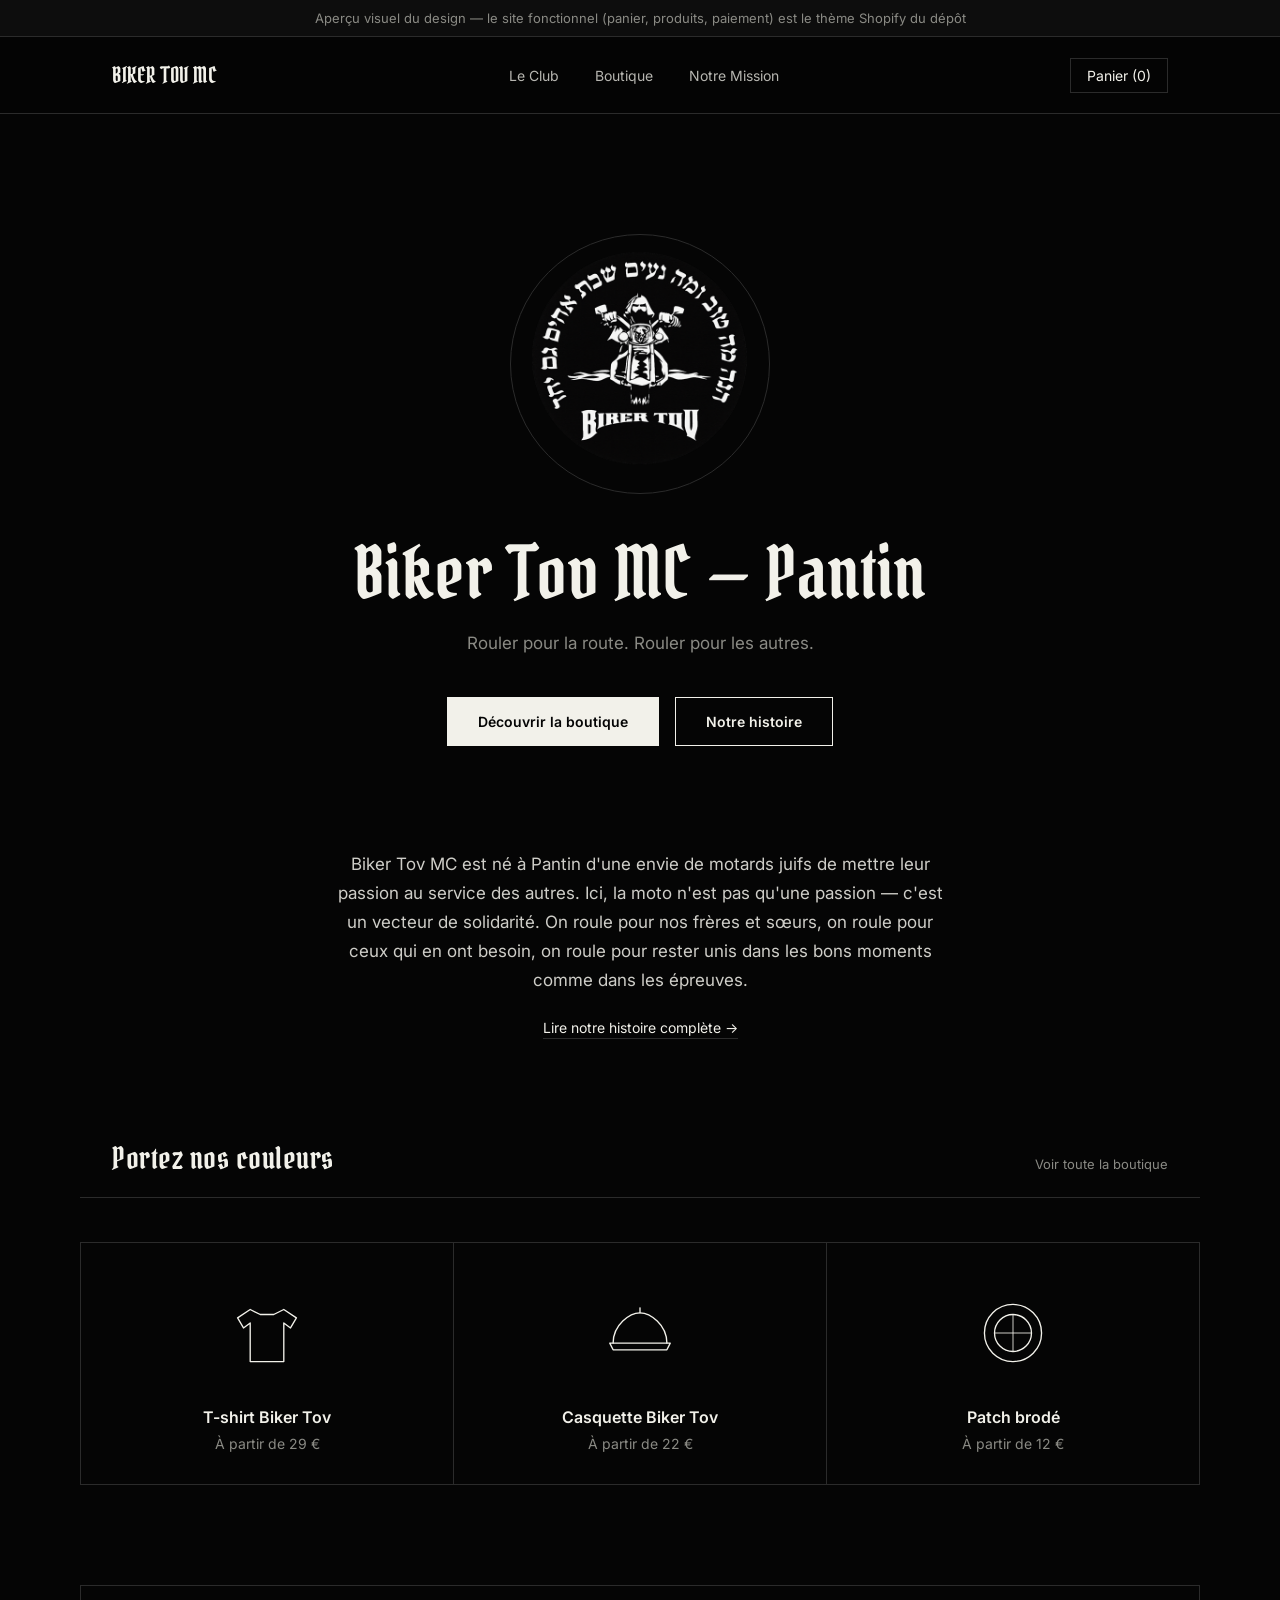
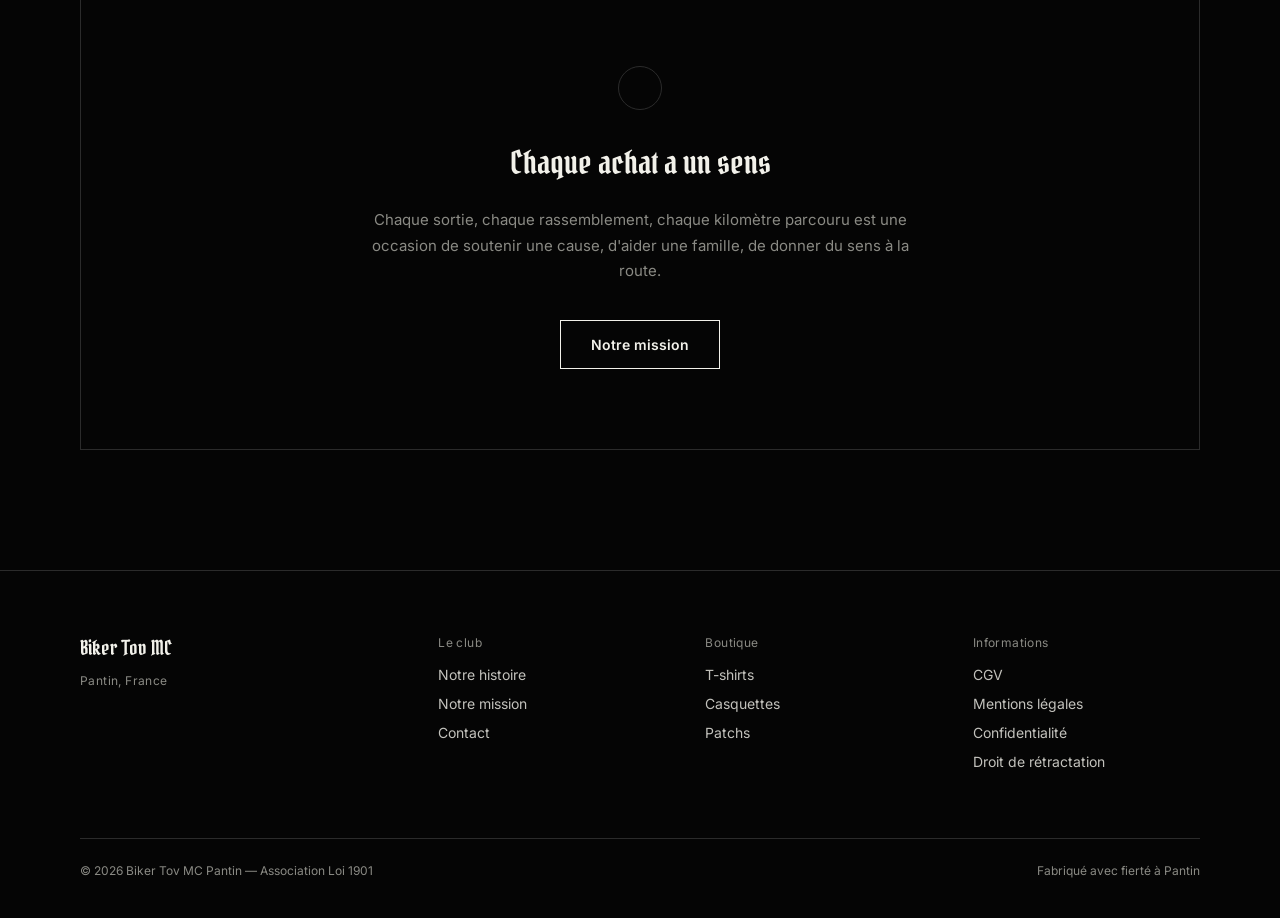
==== preview/index.html @ e5b3fb3d "feat: aperçu statique HTML/CSS pour Vercel Ajoute preview/ : site statique multi-pages (Accueil, Le " ====
<!DOCTYPE html>
<html lang="fr">
<head>
<meta charset="UTF-8">
<meta name="viewport" content="width=device-width, initial-scale=1.0">
<title>Biker Tov MC — Pantin</title>
<link rel="stylesheet" href="assets/style.css">
</head>
<body>

<div class="preview-banner">Aperçu visuel du design — le site fonctionnel (panier, produits, paiement) est le thème Shopify du dépôt</div>

<nav>
  <div class="wrap">
    <div class="brand">BIKER TOV MC</div>
    <div class="nav-links">
      <a href="le-club.html">Le Club</a>
      <a href="boutique.html">Boutique</a>
      <a href="notre-mission.html">Notre Mission</a>
    </div>
    <a href="#" class="nav-cart">Panier (0)</a>
  </div>
</nav>

<section class="hero">
  <div class="badge-ring">
    <div class="badge-ring-inner">
      <img src="assets/logo-biker-tov.png" alt="Logo Biker Tov MC Pantin" class="hero-logo">
    </div>
  </div>
  <h1>Biker Tov MC — Pantin</h1>
  <p class="tagline">Rouler pour la route. Rouler pour les autres.</p>
  <div class="hero-ctas">
    <a href="boutique.html" class="btn btn-fill">Découvrir la boutique</a>
    <a href="le-club.html" class="btn btn-outline">Notre histoire</a>
  </div>
</section>

<section class="intro">
  <p>Biker Tov MC est né à Pantin d'une envie de motards juifs de mettre leur passion au service des autres. Ici, la moto n'est pas qu'une passion — c'est un vecteur de solidarité. On roule pour nos frères et sœurs, on roule pour ceux qui en ont besoin, on roule pour rester unis dans les bons moments comme dans les épreuves.</p>
  <a href="le-club.html" class="read-more">Lire notre histoire complète →</a>
</section>

<section class="products no-top-pad">
  <div class="section-head">
    <h2>Portez nos couleurs</h2>
    <a href="boutique.html">Voir toute la boutique</a>
  </div>
  <div class="product-grid">

    <div class="product-card">
      <svg class="product-icon" viewBox="0 0 100 100" fill="none" stroke="#f2f1ea" stroke-width="1.6">
        <path d="M30 22 L15 32 L22 44 L30 38 L30 84 L70 84 L70 38 L78 44 L85 32 L70 22 L58 28 L42 28 Z" stroke-linejoin="round"/>
      </svg>
      <h3>T-shirt Biker Tov</h3>
      <p class="price">À partir de 29 €</p>
    </div>

    <div class="product-card">
      <svg class="product-icon" viewBox="0 0 100 100" fill="none" stroke="#f2f1ea" stroke-width="1.6">
        <path d="M18 62 C18 40 38 26 50 26 C62 26 82 40 82 62" stroke-linecap="round"/>
        <path d="M14 62 L86 62 L82 70 L18 70 Z" stroke-linejoin="round"/>
        <path d="M50 26 L50 20" stroke-linecap="round"/>
      </svg>
      <h3>Casquette Biker Tov</h3>
      <p class="price">À partir de 22 €</p>
    </div>

    <div class="product-card">
      <svg class="product-icon" viewBox="0 0 100 100" fill="none" stroke="#f2f1ea" stroke-width="1.6">
        <circle cx="50" cy="50" r="34"/>
        <circle cx="50" cy="50" r="22"/>
        <path d="M50 28 L50 72 M28 50 L72 50" stroke-width="1"/>
      </svg>
      <h3>Patch brodé</h3>
      <p class="price">À partir de 12 €</p>
    </div>

  </div>
</section>

<section class="mission">
  <div class="mission-panel">
    <div class="eyebrow-ring"></div>
    <h2>Chaque achat a un sens</h2>
    <p>Chaque sortie, chaque rassemblement, chaque kilomètre parcouru est une occasion de soutenir une cause, d'aider une famille, de donner du sens à la route.</p>
    <a href="notre-mission.html" class="btn btn-outline">Notre mission</a>
  </div>
</section>

<footer>
  <div class="footer-grid">
    <div class="footer-col">
      <div class="footer-brand">Biker Tov MC</div>
      <p class="label">Pantin, France</p>
    </div>
    <div class="footer-col">
      <p class="label">Le club</p>
      <a href="le-club.html">Notre histoire</a>
      <a href="notre-mission.html">Notre mission</a>
      <a href="#">Contact</a>
    </div>
    <div class="footer-col">
      <p class="label">Boutique</p>
      <a href="boutique.html">T-shirts</a>
      <a href="boutique.html">Casquettes</a>
      <a href="boutique.html">Patchs</a>
    </div>
    <div class="footer-col">
      <p class="label">Informations</p>
      <a href="#">CGV</a>
      <a href="#">Mentions légales</a>
      <a href="#">Confidentialité</a>
      <a href="#">Droit de rétractation</a>
    </div>
  </div>
  <div class="footer-bottom">
    <span>© 2026 Biker Tov MC Pantin — Association Loi 1901</span>
    <span>Fabriqué avec fierté à Pantin</span>
  </div>
</footer>

</body>
</html>
---- preview/assets/style.css ----
@import url('https://fonts.googleapis.com/css2?family=Pirata+One&family=Inter:wght@400;500;600;700&display=swap');

:root {
  --black: #050505;
  --panel: #0d0d0d;
  --line: #2b2b2b;
  --bone: #f2f1ea;
  --white: #ffffff;
  --grey: #8a8a84;
  --gothic: 'Pirata One', 'Times New Roman', serif;
  --sans: 'Inter', -apple-system, sans-serif;
}

* { margin: 0; padding: 0; box-sizing: border-box; }

html, body {
  background: var(--black);
  color: var(--bone);
  font-family: var(--sans);
  -webkit-font-smoothing: antialiased;
}

a { color: inherit; text-decoration: none; }
img, svg { display: block; }

.wrap { max-width: 1120px; margin: 0 auto; padding: 0 32px; }

/* ---------- BANNER (preview notice) ---------- */
.preview-banner {
  background: var(--panel);
  border-bottom: 1px solid var(--line);
  text-align: center;
  font-size: 13px;
  color: var(--grey);
  padding: 10px 16px;
}

/* ---------- NAV ---------- */
nav {
  border-bottom: 1px solid var(--line);
  position: sticky; top: 0; z-index: 10;
  background: rgba(5,5,5,0.92);
  backdrop-filter: blur(6px);
}
nav .wrap {
  display: flex; align-items: center; justify-content: space-between;
  height: 76px;
}
.brand {
  font-family: var(--gothic);
  font-size: 22px;
  letter-spacing: 0.5px;
}
.nav-links { display: flex; gap: 36px; }
.nav-links a {
  font-size: 14px;
  color: var(--bone);
  opacity: 0.75;
  transition: opacity 0.2s ease;
}
.nav-links a:hover, .nav-links a.active { opacity: 1; }
.nav-cart {
  font-size: 14px;
  border: 1px solid var(--line);
  padding: 8px 16px;
}
.nav-cart:hover { border-color: var(--bone); }

@media (max-width: 760px) {
  .nav-links { display: none; }
}

/* ---------- HERO ---------- */
.hero {
  padding: 120px 32px 96px;
  text-align: center;
}
.badge-ring {
  width: 260px; height: 260px;
  border: 1px solid var(--line);
  border-radius: 50%;
  margin: 0 auto 40px;
  display: flex; align-items: center; justify-content: center;
}
.badge-ring-inner {
  width: 240px; height: 240px;
  border-radius: 50%;
  overflow: hidden;
  display: flex; align-items: center; justify-content: center;
}
.hero-logo { width: 100%; height: 100%; object-fit: cover; border-radius: 50%; }

.hero h1, .page-title {
  font-family: var(--gothic);
  font-weight: 400;
  line-height: 1.1;
  letter-spacing: 1px;
}
.hero h1 {
  font-size: clamp(40px, 6vw, 72px);
  max-width: 900px;
  margin: 0 auto 20px;
}
.hero .tagline {
  font-size: 17px;
  color: var(--grey);
  margin-bottom: 44px;
}
.hero-ctas, .cta-buttons {
  display: flex; gap: 16px; justify-content: center; flex-wrap: wrap;
}

.btn {
  font-family: var(--sans);
  font-size: 14px;
  font-weight: 600;
  padding: 15px 30px;
  border: 1px solid var(--bone);
  cursor: pointer;
  display: inline-block;
}
.btn-fill { background: var(--bone); color: var(--black); }
.btn-fill:hover { background: var(--white); }
.btn-outline { background: transparent; color: var(--bone); }
.btn-outline:hover { background: var(--bone); color: var(--black); }

/* ---------- INTRO / RICH TEXT ---------- */
.intro { padding: 8px 32px 100px; text-align: center; }
.intro p {
  max-width: 620px; margin: 0 auto;
  font-size: 17px; line-height: 1.7; color: var(--bone); opacity: 0.85;
}
.intro .read-more {
  display: inline-block; margin-top: 24px; font-size: 14px;
  border-bottom: 1px solid var(--line); padding-bottom: 2px;
}
.intro .read-more:hover { border-color: var(--bone); }

/* ---------- PAGE HEADER (Le Club / Mission / Boutique) ---------- */
.page-header {
  padding: 100px 32px 40px;
  text-align: center;
}
.page-title { font-size: clamp(36px, 5.5vw, 56px); margin: 0 auto 20px; }
.page-header .lede {
  max-width: 620px; margin: 0 auto; font-size: 17px; line-height: 1.7;
  color: var(--bone); opacity: 0.85;
}

/* ---------- ARTICLE BLOCKS (story pages) ---------- */
.article-block {
  max-width: 700px;
  margin: 0 auto;
  padding: 40px 32px;
  text-align: center;
}
.article-block h2 {
  font-family: var(--gothic);
  font-weight: 400;
  font-size: clamp(24px, 4vw, 32px);
  margin-bottom: 24px;
}
.article-block p {
  font-size: 15px; line-height: 1.8; color: var(--grey);
  margin-bottom: 18px;
}
.article-block p:last-child { margin-bottom: 0; }

/* ---------- SECTION LABEL ---------- */
.section-head {
  padding: 0 32px;
  max-width: 1120px; margin: 0 auto 44px;
  display: flex; align-items: baseline; justify-content: space-between;
  border-bottom: 1px solid var(--line); padding-bottom: 20px;
}
.section-head h2 {
  font-family: var(--gothic); font-size: 30px; font-weight: 400; letter-spacing: 0.5px;
}
.section-head a { font-size: 13px; color: var(--grey); }
.section-head a:hover { color: var(--bone); }

/* ---------- FILTERS (boutique) ---------- */
.filters {
  display: flex; gap: 12px; justify-content: center; flex-wrap: wrap;
  padding: 0 32px 56px;
}
.filter-pill {
  font-size: 13px; border: 1px solid var(--line); padding: 8px 18px; color: var(--grey);
}
.filter-pill.active { border-color: var(--bone); color: var(--bone); }

/* ---------- PRODUCTS ---------- */
.products { padding: 0 0 100px; }
.products.no-top-pad { padding-top: 0; }
.product-grid {
  display: grid;
  grid-template-columns: repeat(3, 1fr);
  gap: 1px;
  background: var(--line);
  border: 1px solid var(--line);
  max-width: 1120px; margin: 0 auto;
}
.product-card {
  background: var(--black);
  padding: 48px 28px 32px;
  text-align: center;
}
.product-icon { width: 84px; height: 84px; margin: 0 auto 32px; }
.product-card h3 { font-size: 16px; font-weight: 600; margin-bottom: 8px; }
.product-card .price { font-size: 14px; color: var(--grey); }

@media (max-width: 760px) {
  .product-grid { grid-template-columns: 1fr; }
}

/* ---------- MISSION PANEL ---------- */
.mission { padding: 0 32px 120px; }
.mission-panel {
  max-width: 1120px; margin: 0 auto;
  border: 1px solid var(--line);
  padding: 80px 60px; text-align: center;
}
.mission-panel .eyebrow-ring {
  width: 44px; height: 44px; border: 1px solid var(--line); border-radius: 50%;
  margin: 0 auto 32px;
}
.mission-panel h2 {
  font-family: var(--gothic); font-size: 32px; font-weight: 400;
  max-width: 560px; margin: 0 auto 24px; line-height: 1.3;
}
.mission-panel p {
  max-width: 540px; margin: 0 auto 36px; color: var(--grey); line-height: 1.7; font-size: 15px;
}

@media (max-width: 760px) {
  .mission-panel { padding: 56px 24px; }
}

/* ---------- FOOTER ---------- */
footer { border-top: 1px solid var(--line); padding: 64px 32px 40px; }
.footer-grid {
  max-width: 1120px; margin: 0 auto;
  display: grid; grid-template-columns: 1.4fr 1fr 1fr 1fr; gap: 40px;
}
.footer-brand { font-family: var(--gothic); font-size: 20px; margin-bottom: 12px; }
.footer-col p.label { font-size: 12px; color: var(--grey); margin-bottom: 16px; letter-spacing: 0.4px; }
.footer-col a { display: block; font-size: 14px; color: var(--bone); opacity: 0.8; margin-bottom: 12px; }
.footer-col a:hover { opacity: 1; }
.footer-bottom {
  max-width: 1120px; margin: 56px auto 0; padding-top: 24px;
  border-top: 1px solid var(--line); font-size: 12px; color: var(--grey);
  display: flex; justify-content: space-between; flex-wrap: wrap; gap: 12px;
}

@media (max-width: 760px) {
  .footer-grid { grid-template-columns: 1fr 1fr; }
}
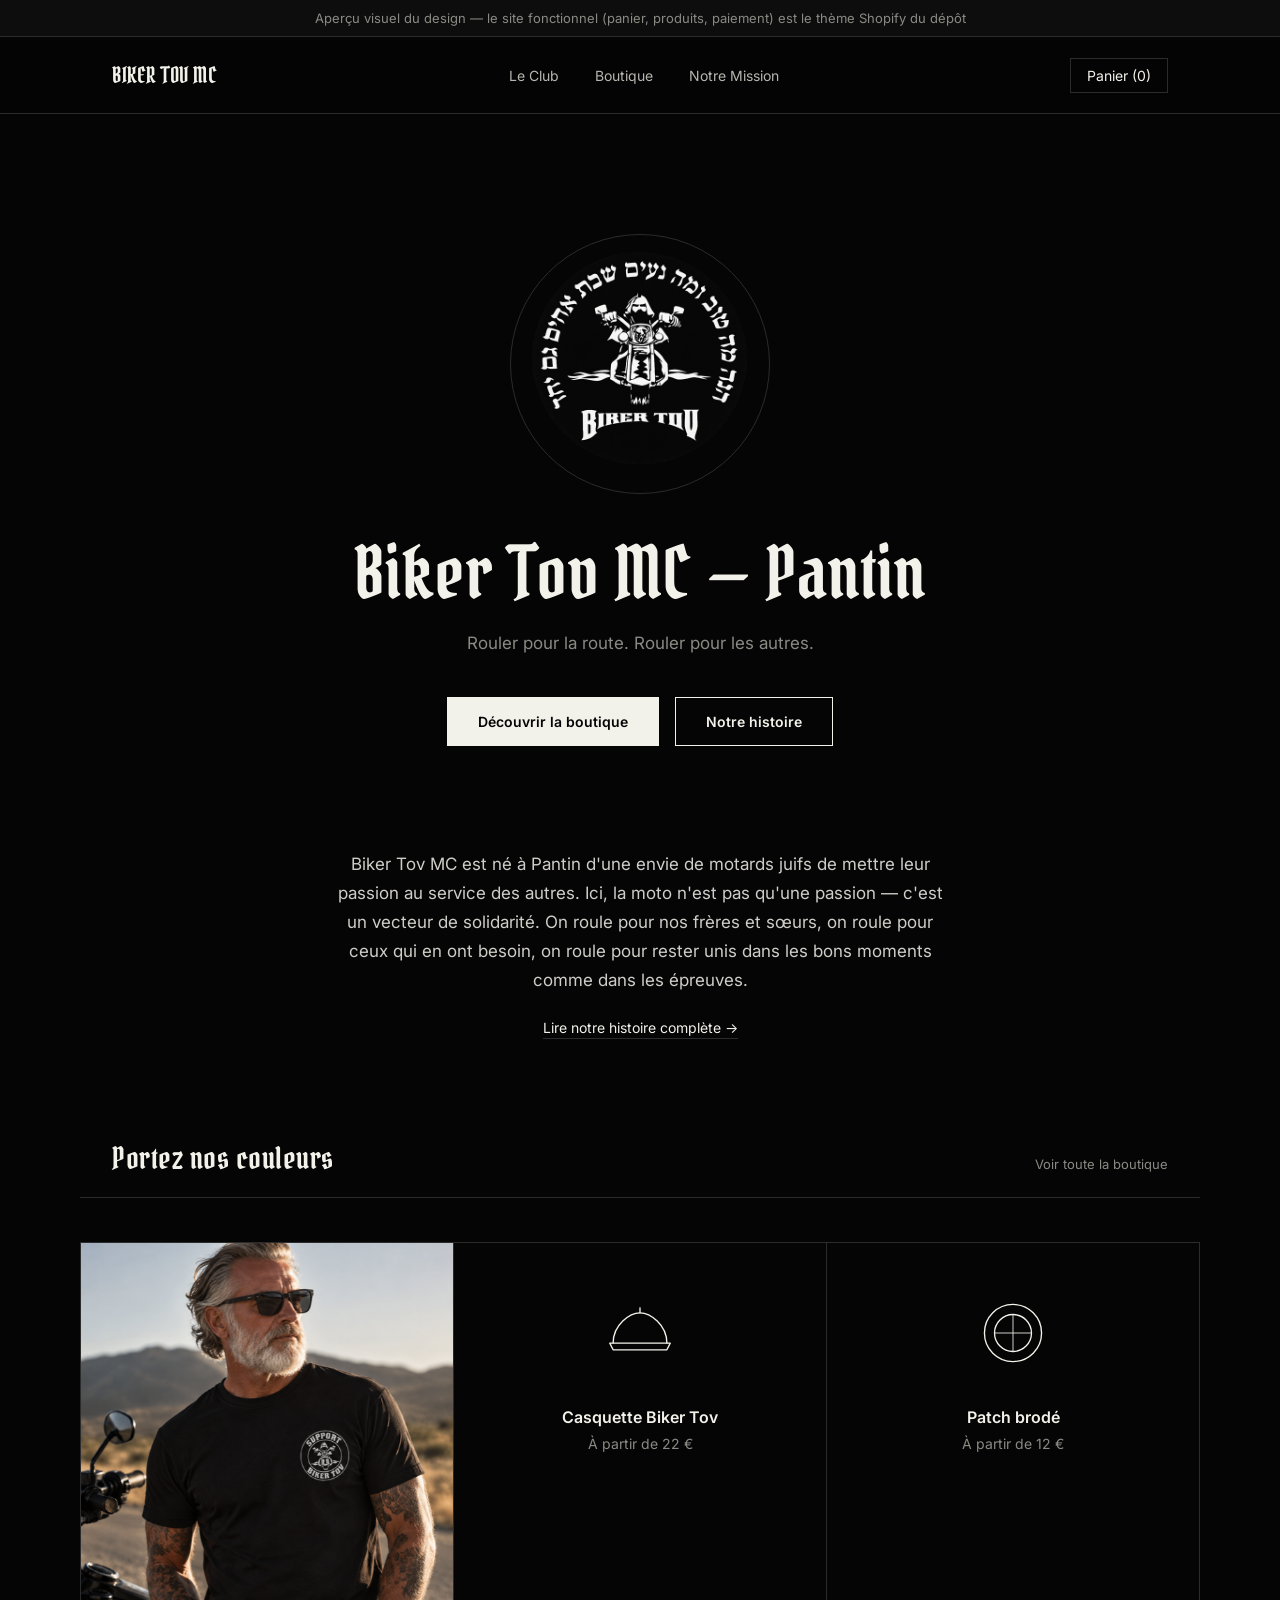
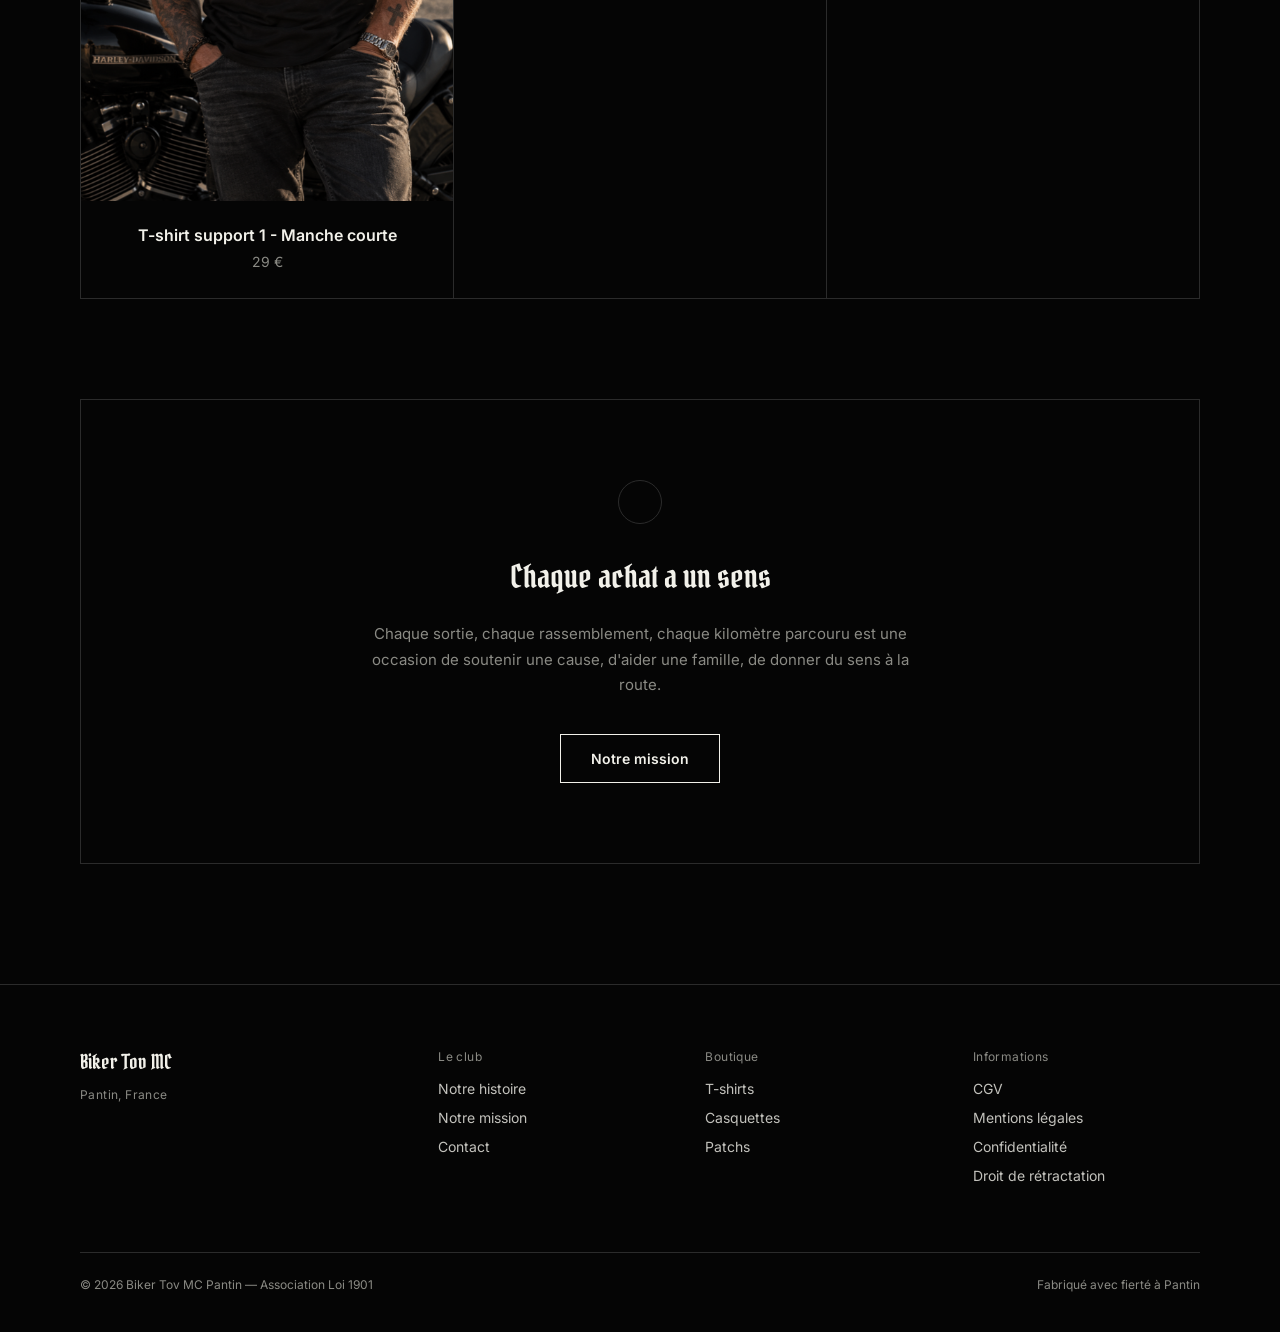
==== commit 6d7eda6a: "feat: remplace le 1er produit fake de l'aperçu par le vrai T-shirt Utilise la photo et le prix réels" ====
--- a/preview/index.html
+++ b/preview/index.html
@@ -48,12 +48,10 @@
   </div>
   <div class="product-grid">
 
-    <div class="product-card">
-      <svg class="product-icon" viewBox="0 0 100 100" fill="none" stroke="#f2f1ea" stroke-width="1.6">
-        <path d="M30 22 L15 32 L22 44 L30 38 L30 84 L70 84 L70 38 L78 44 L85 32 L70 22 L58 28 L42 28 Z" stroke-linejoin="round"/>
-      </svg>
-      <h3>T-shirt Biker Tov</h3>
-      <p class="price">À partir de 29 €</p>
+    <div class="product-card has-photo">
+      <img src="assets/products/tshirt-support-1.png" alt="T-shirt support 1 - Manche courte" class="product-photo">
+      <h3>T-shirt support 1 - Manche courte</h3>
+      <p class="price">29 €</p>
     </div>
 
     <div class="product-card">
--- a/preview/assets/style.css
+++ b/preview/assets/style.css
@@ -209,6 +209,21 @@
 .product-card h3 { font-size: 16px; font-weight: 600; margin-bottom: 8px; }
 .product-card .price { font-size: 14px; color: var(--grey); }
 
+.product-card.has-photo {
+  padding: 0 0 28px;
+}
+.product-photo {
+  width: 100%;
+  aspect-ratio: 2 / 3;
+  object-fit: cover;
+  display: block;
+  margin-bottom: 24px;
+}
+.product-card.has-photo h3,
+.product-card.has-photo .price {
+  padding: 0 20px;
+}
+
 @media (max-width: 760px) {
   .product-grid { grid-template-columns: 1fr; }
 }
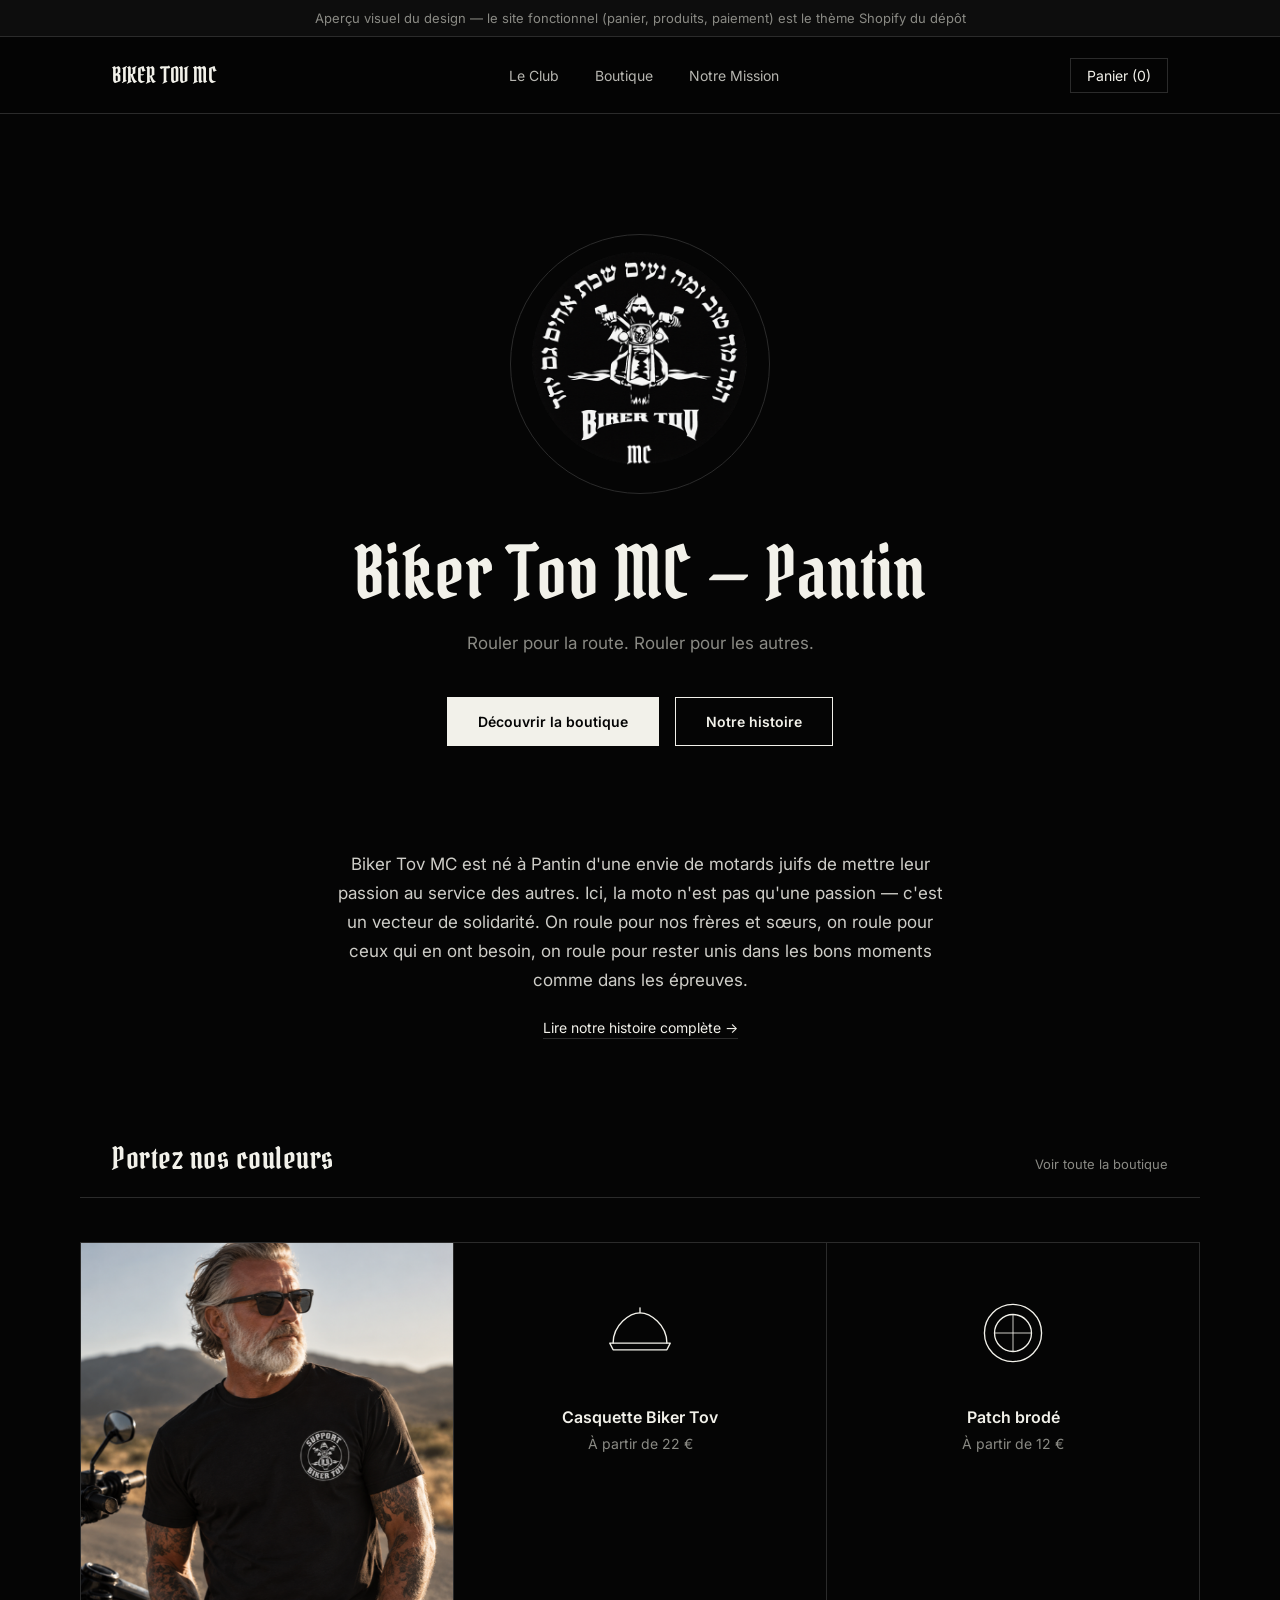
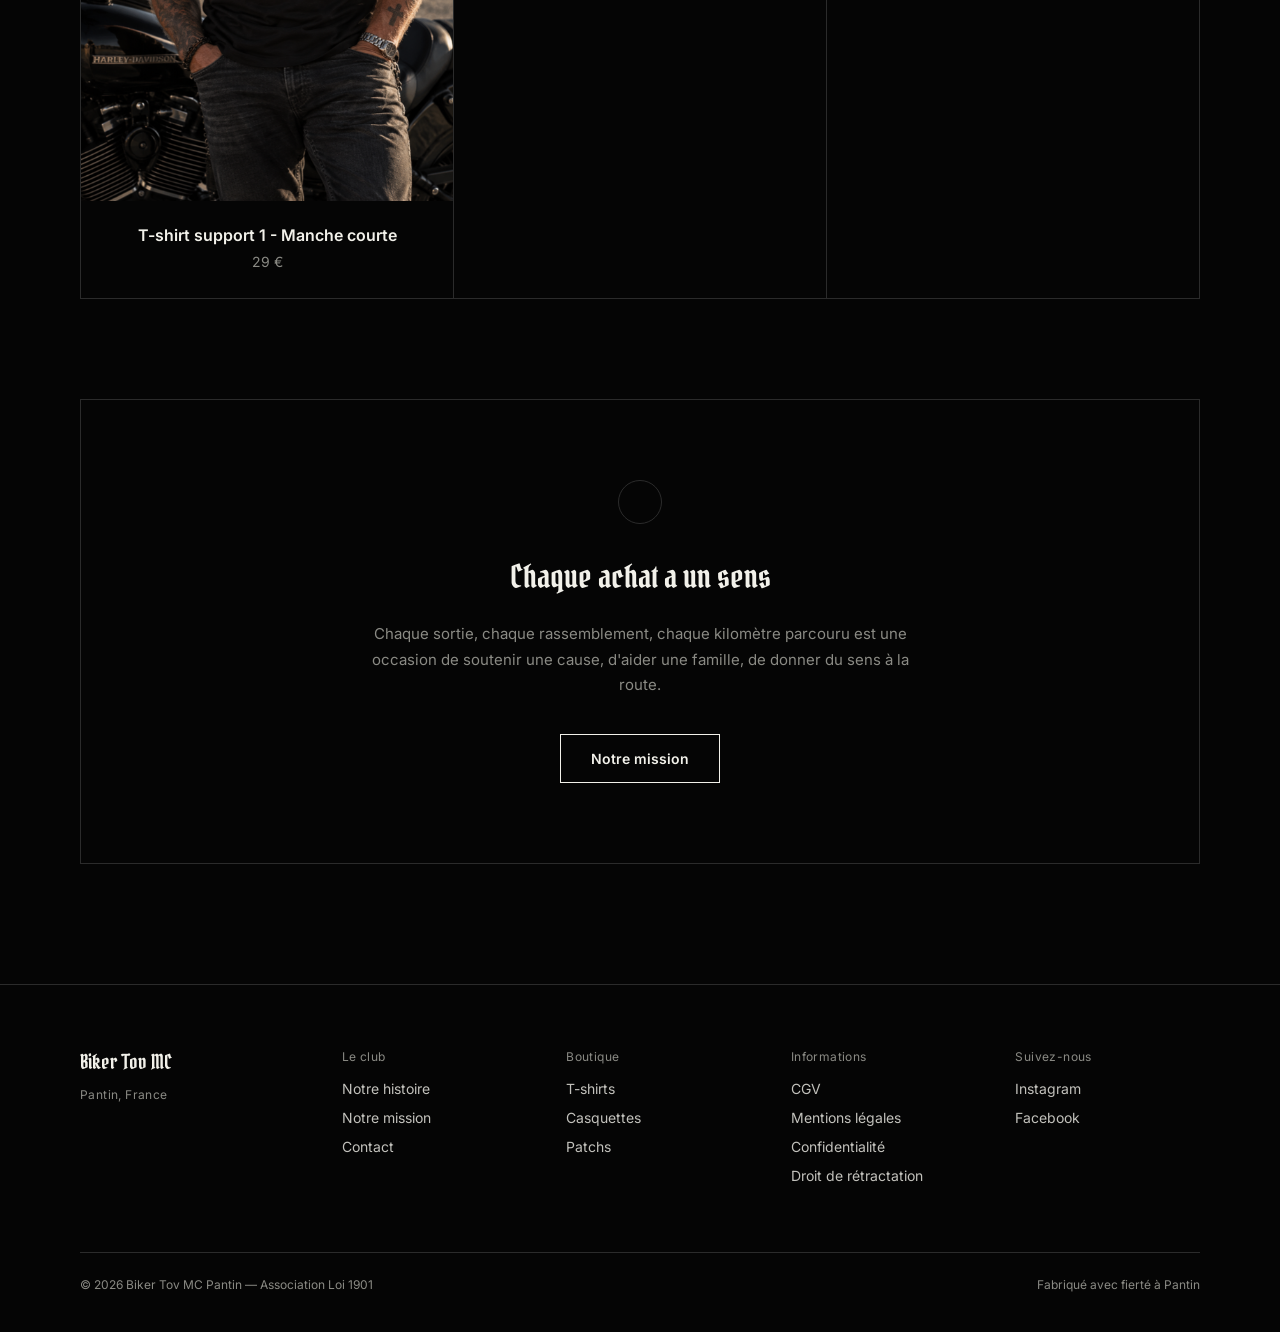
==== commit bfad78e3: "feat: ajout liens Instagram et Facebook (footer thème + aperçu statique) Co-Authored-By: Claude Sonn" ====
--- a/preview/index.html
+++ b/preview/index.html
@@ -111,6 +111,11 @@
       <a href="#">Confidentialité</a>
       <a href="#">Droit de rétractation</a>
     </div>
+    <div class="footer-col">
+      <p class="label">Suivez-nous</p>
+      <a href="https://www.instagram.com/biker_tov/" target="_blank" rel="noopener">Instagram</a>
+      <a href="https://www.facebook.com/loubiker" target="_blank" rel="noopener">Facebook</a>
+    </div>
   </div>
   <div class="footer-bottom">
     <span>© 2026 Biker Tov MC Pantin — Association Loi 1901</span>
--- a/preview/assets/style.css
+++ b/preview/assets/style.css
@@ -255,7 +255,7 @@
 footer { border-top: 1px solid var(--line); padding: 64px 32px 40px; }
 .footer-grid {
   max-width: 1120px; margin: 0 auto;
-  display: grid; grid-template-columns: 1.4fr 1fr 1fr 1fr; gap: 40px;
+  display: grid; grid-template-columns: 1.2fr 1fr 1fr 1fr 1fr; gap: 40px;
 }
 .footer-brand { font-family: var(--gothic); font-size: 20px; margin-bottom: 12px; }
 .footer-col p.label { font-size: 12px; color: var(--grey); margin-bottom: 16px; letter-spacing: 0.4px; }
